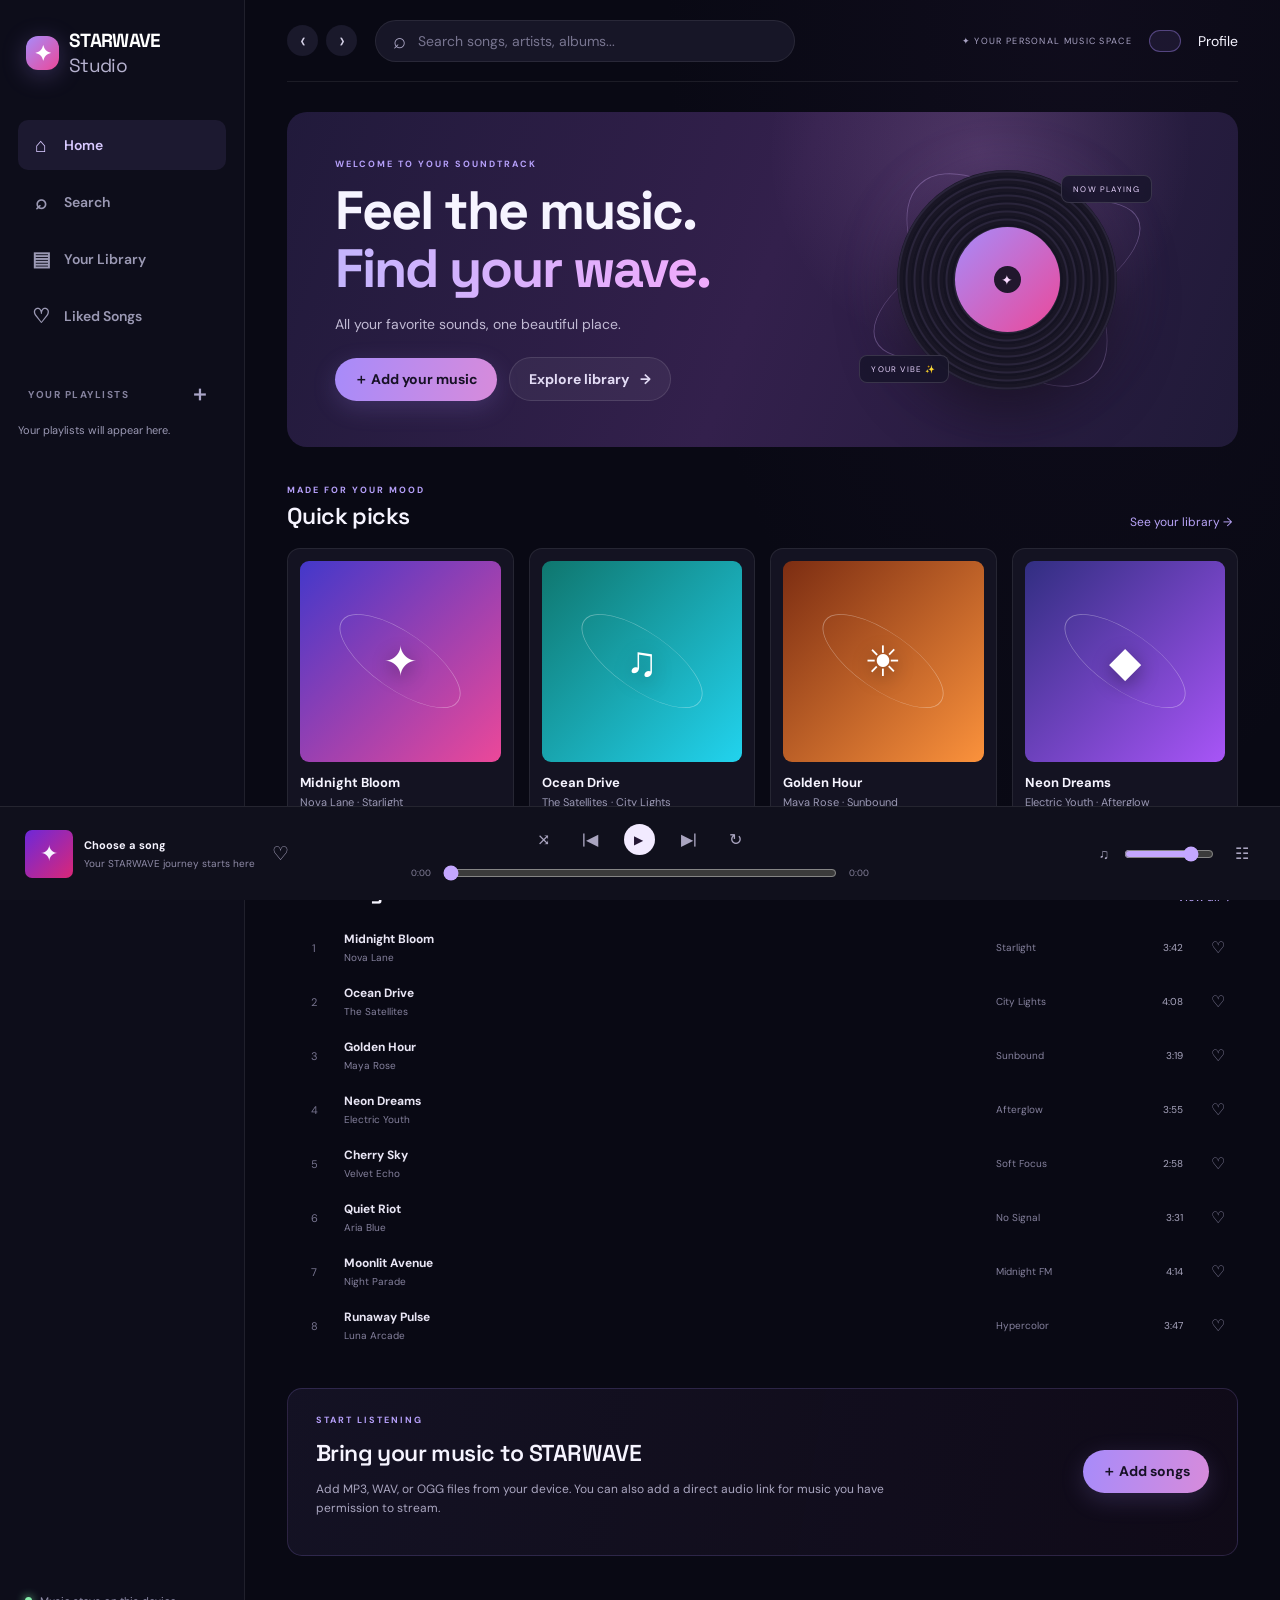
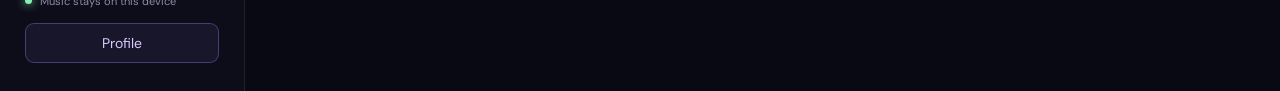
==== index.html @ f7f48f6b "update music" ====
<!doctype html>
<html lang="en">

<head>
    <meta charset="UTF-8" />
    <meta name="viewport" content="width=device-width, initial-scale=1.0" />
    <meta name="theme-color" content="#090914" />
    <meta name="description" content="STARWAVE Studio — your music, your world, your vibe." />
    <title>STARWAVE Studio</title>
    <link rel="manifest" href="./manifest.webmanifest" />
    <link rel="icon" href="./assets/icon.svg" type="image/svg+xml" />
    <link rel="stylesheet" href="./style.css" />
</head>

<body>
    <div class="app-shell">
        <aside class="sidebar">
            <a class="brand" href="#" aria-label="STARWAVE home">
                <span class="brand-mark">✦</span><span>STARWAVE<span class="brand-light"> Studio</span></span>
            </a>
            <nav class="main-nav" aria-label="Main navigation">
                <button class="nav-link active" data-view="home"><span>⌂</span> Home</button>
                <button class="nav-link" data-view="search"><span>⌕</span> Search</button>
                <button class="nav-link" data-view="library"><span>▤</span> Your Library</button>
                <button class="nav-link" data-view="favorites"><span>♡</span> Liked Songs</button>
            </nav>
            <div class="sidebar-section">
                <div class="section-heading">YOUR PLAYLISTS <button id="create-playlist" class="tiny-plus"
                        title="Create playlist">＋</button></div>
                <div id="playlist-nav" class="playlist-nav"><span class="muted small">Your playlists will appear
                        here.</span></div>
            </div>
            <div class="sidebar-bottom">
                <div class="storage-note"><span class="storage-dot"></span><span>Music stays on this device</span></div>
                <button id="install-sidebar" class="install-link">Profile</button>
            </div>
        </aside>

        <main class="main-content">
            <header class="topbar">
                <div class="history-buttons"><button class="round-btn" id="back-btn" aria-label="Back">‹</button><button
                        class="round-btn" id="forward-btn" aria-label="Forward">›</button></div>
                <label class="search-box"><span>⌕</span><input id="global-search" type="search"
                        placeholder="Search songs, artists, albums..." /></label>
                <div class="top-actions"><span class="premium-label">✦ YOUR PERSONAL MUSIC SPACE</span><button
                        id="install-top" class="install-btn"></button>Profile</div>
            </header>

            <section id="home-view" class="view active">
                <div class="hero">
                    <div class="hero-copy">
                        <p class="eyebrow">WELCOME TO YOUR SOUNDTRACK</p>
                        <h1>Feel the music.<br /><span>Find your wave.</span></h1>
                        <p class="hero-sub">All your favorite sounds, one beautiful place.</p>
                        <div class="hero-actions"><button class="primary-btn" id="hero-upload">＋ Add your
                                music</button><button class="ghost-btn" id="explore-library">Explore library
                                <span>→</span></button></div>
                    </div>
                    <div class="hero-art">
                        <div class="orbit orbit-one"></div>
                        <div class="orbit orbit-two"></div>
                        <div class="hero-disc">
                            <div class="disc-center">✦</div>
                        </div>
                        <div class="floating-tag tag-one">NOW PLAYING</div>
                        <div class="floating-tag tag-two">YOUR VIBE ✨</div>
                    </div>
                </div>
                <div class="content-section">
                    <div class="section-title-row">
                        <div>
                            <p class="eyebrow">MADE FOR YOUR MOOD</p>
                            <h2>Quick picks</h2>
                        </div><button class="text-btn" data-goto="library">See your library →</button>
                    </div>
                    <div id="quick-picks" class="music-grid">
                        <article class="music-card">
                            <div class="cover-art" style="background:linear-gradient(135deg,#4338ca,#ec4899)"><span
                                    class="cover-symbol">✦</span></div>
                            <h3>Midnight Bloom</h3>
                            <p>Nova Lane · Starlight</p>
                        </article>
                        <article class="music-card">
                            <div class="cover-art" style="background:linear-gradient(135deg,#0f766e,#22d3ee)"><span
                                    class="cover-symbol">♫</span></div>
                            <h3>Ocean Drive</h3>
                            <p>The Satellites · City Lights</p>
                        </article>
                        <article class="music-card">
                            <div class="cover-art" style="background:linear-gradient(135deg,#7c2d12,#fb923c)"><span
                                    class="cover-symbol">☀</span></div>
                            <h3>Golden Hour</h3>
                            <p>Maya Rose · Sunbound</p>
                        </article>
                        <article class="music-card">
                            <div class="cover-art" style="background:linear-gradient(135deg,#312e81,#a855f7)"><span
                                    class="cover-symbol">◆</span></div>
                            <h3>Neon Dreams</h3>
                            <p>Electric Youth · Afterglow</p>
                        </article>
                    </div>
                </div>
                <div class="content-section">
                    <div class="section-title-row">
                        <div>
                            <p class="eyebrow">YOUR COLLECTION</p>
                            <h2>Recently added</h2>
                        </div><button class="text-btn" data-goto="library">View all →</button>
                    </div>
                    <div id="recent-list" class="track-list">
                        <div class="track-row"><span class="track-index">1</span>
                            <div class="track-name"><strong>Midnight Bloom</strong><span>Nova Lane</span></div><span
                                class="track-album">Starlight</span><span class="track-duration">3:42</span>
                            <div class="row-actions"><button class="icon-btn"
                                    aria-label="Like Midnight Bloom">♡</button></div>
                        </div>
                        <div class="track-row"><span class="track-index">2</span>
                            <div class="track-name"><strong>Ocean Drive</strong><span>The Satellites</span></div><span
                                class="track-album">City Lights</span><span class="track-duration">4:08</span>
                            <div class="row-actions"><button class="icon-btn" aria-label="Like Ocean Drive">♡</button>
                            </div>
                        </div>
                        <div class="track-row"><span class="track-index">3</span>
                            <div class="track-name"><strong>Golden Hour</strong><span>Maya Rose</span></div><span
                                class="track-album">Sunbound</span><span class="track-duration">3:19</span>
                            <div class="row-actions"><button class="icon-btn" aria-label="Like Golden Hour">♡</button>
                            </div>
                        </div>
                        <div class="track-row"><span class="track-index">4</span>
                            <div class="track-name"><strong>Neon Dreams</strong><span>Electric Youth</span></div><span
                                class="track-album">Afterglow</span><span class="track-duration">3:55</span>
                            <div class="row-actions"><button class="icon-btn" aria-label="Like Neon Dreams">♡</button>
                            </div>
                        </div>
                        <div class="track-row"><span class="track-index">5</span>
                            <div class="track-name"><strong>Cherry Sky</strong><span>Velvet Echo</span></div><span
                                class="track-album">Soft Focus</span><span class="track-duration">2:58</span>
                            <div class="row-actions"><button class="icon-btn" aria-label="Like Cherry Sky">♡</button>
                            </div>
                        </div>
                        <div class="track-row"><span class="track-index">6</span>
                            <div class="track-name"><strong>Quiet Riot</strong><span>Aria Blue</span></div><span
                                class="track-album">No Signal</span><span class="track-duration">3:31</span>
                            <div class="row-actions"><button class="icon-btn" aria-label="Like Quiet Riot">♡</button>
                            </div>
                        </div>
                        <div class="track-row"><span class="track-index">7</span>
                            <div class="track-name"><strong>Moonlit Avenue</strong><span>Night Parade</span></div><span
                                class="track-album">Midnight FM</span><span class="track-duration">4:14</span>
                            <div class="row-actions"><button class="icon-btn"
                                    aria-label="Like Moonlit Avenue">♡</button></div>
                        </div>
                        <div class="track-row"><span class="track-index">8</span>
                            <div class="track-name"><strong>Runaway Pulse</strong><span>Luna Arcade</span></div><span
                                class="track-album">Hypercolor</span><span class="track-duration">3:47</span>
                            <div class="row-actions"><button class="icon-btn" aria-label="Like Runaway Pulse">♡</button>
                            </div>
                        </div>
                    </div>
                </div>
                <div class="content-section free-music">
                    <div>
                        <p class="eyebrow">START LISTENING</p>
                        <h2>Bring your music to STARWAVE</h2>
                        <p>Add MP3, WAV, or OGG files from your device. You can also add a direct audio link for music
                            you have permission to stream.</p>
                    </div>
                    <button class="primary-btn" id="add-music-bottom">＋ Add songs</button>
                </div>
            </section>

            <section id="search-view" class="view">
                <div class="page-heading">
                    <p class="eyebrow">DISCOVER YOUR COLLECTION</p>
                    <h1>Search</h1>
                    <p>Find a song, artist, or album in your library.</p>
                </div>
                <label class="large-search"><span>⌕</span><input id="page-search" type="search"
                        placeholder="What do you want to listen to?" /></label>
                <div id="search-results" class="track-list"></div>
            </section>

            <section id="library-view" class="view">
                <div class="page-heading">
                    <p class="eyebrow">ALL YOUR SOUNDS</p>
                    <h1>Your Library</h1>
                    <p>Your uploaded tracks and saved music, together.</p>
                </div>
                <div class="library-toolbar">
                    <div class="filter-pills"><button class="filter-pill selected" data-filter="all">All</button><button
                            class="filter-pill" data-filter="local">Uploaded</button><button class="filter-pill"
                            data-filter="remote">Audio links</button></div><button class="primary-btn"
                        id="library-upload">＋ Add music</button>
                </div>
                <div id="library-list" class="track-list"></div>
                <div id="empty-library" class="empty-state">
                    <div class="empty-icon">♫</div>
                    <h3>Your library is waiting</h3>
                    <p>Add MP3 files or a direct audio URL to get started.</p><button class="primary-btn"
                        id="empty-upload">＋ Add your first song</button>
                </div>
            </section>

            <section id="favorites-view" class="view">
                <div class="page-heading">
                    <p class="eyebrow">THE ONES YOU LOVE</p>
                    <h1>Liked Songs ♡</h1>
                    <p>Your favorite tracks in one playlist.</p>
                </div>
                <div id="favorites-list" class="track-list"></div>
                <div id="empty-favorites" class="empty-state">
                    <div class="empty-icon">♡</div>
                    <h3>No liked songs yet</h3>
                    <p>Tap the heart on any song to save it here.</p>
                </div>
            </section>

            <section id="playlist-view" class="view">
                <div class="page-heading">
                    <p class="eyebrow">YOUR PERSONAL MIX</p>
                    <h1 id="playlist-title">Playlist</h1>
                    <p id="playlist-description">A collection made by you.</p>
                </div>
                <div class="library-toolbar"><span class="muted" id="playlist-count"></span><button class="ghost-btn"
                        id="add-to-playlist">＋ Add songs</button></div>
                <div id="playlist-list" class="track-list"></div>
            </section>
        </main>
    </div>

    <footer class="player">
        <div class="now-playing">
            <div class="mini-cover" id="player-cover">✦</div>
            <div class="now-meta"><strong id="player-title">Choose a song</strong><span id="player-artist">Your STARWAVE
                    journey starts here</span></div><button id="player-like" class="heart-btn"
                title="Like song">♡</button>
        </div>
        <div class="player-center">
            <div class="player-controls"><button id="shuffle-btn" class="control-btn" title="Shuffle">⤨</button><button
                    id="prev-btn" class="control-btn" title="Previous">|◀</button><button id="play-btn" class="play-btn"
                    title="Play">▶</button><button id="next-btn" class="control-btn" title="Next">▶|</button><button
                    id="repeat-btn" class="control-btn" title="Repeat">↻</button></div>
            <div class="progress-row"><span id="current-time">0:00</span><input id="progress" type="range" min="0"
                    max="100" value="0" aria-label="Track progress" /><span id="duration">0:00</span></div>
        </div>
        <div class="player-extra"><span>♫</span><input id="volume" type="range" min="0" max="1" step="0.01" value="0.8"
                aria-label="Volume" /><button id="queue-btn" class="control-btn" title="Show queue">☷</button></div>
        <audio id="audio" preload="metadata"></audio>
    </footer>

    <div class="mobile-nav"><button data-view="home" class="active"><span>⌂</span>Home</button><button
            data-view="search"><span>⌕</span>Search</button><button
            data-view="library"><span>▤</span>Library</button><button data-view="favorites"><span>♡</span>Liked</button>
    </div>

    <input id="file-input" type="file" accept="audio/*,.mp3,.wav,.ogg,.m4a,.aac,.flac" multiple hidden />
    <dialog id="add-dialog" class="modal">
        <form method="dialog" id="add-form">
            <div class="modal-head">
                <div>
                    <p class="eyebrow">GROW YOUR COLLECTION</p>
                    <h2>Add music</h2>
                </div><button class="close-btn" value="cancel" aria-label="Close">×</button>
            </div>
            <p class="modal-copy">Upload audio files from your device, or add a direct audio URL that you own or have
                permission to use.</p><button type="button" id="choose-files" class="upload-drop"><span
                    class="upload-icon">⇧</span><strong>Choose audio files</strong><span>MP3, WAV, OGG, M4A and
                    more</span></button>
            <div class="or-divider"><span>OR ADD A LINK</span></div><label class="field-label">Song title<input
                    id="url-title" placeholder="e.g. My favorite song" /></label><label class="field-label">Artist<input
                    id="url-artist" placeholder="e.g. Artist name" /></label><label class="field-label">Direct audio
                URL<input id="url-audio" type="url" placeholder="https://example.com/song.mp3" /></label>
            <p class="form-error" id="add-error"></p><button type="button" id="add-url"
                class="primary-btn full-width">Add audio link</button>
        </form>
    </dialog>

    <dialog id="playlist-dialog" class="modal small-modal">
        <form method="dialog">
            <div class="modal-head">
                <div>
                    <p class="eyebrow">MAKE IT YOURS</p>
                    <h2>Create playlist</h2>
                </div><button class="close-btn" value="cancel">×</button>
            </div><label class="field-label">Playlist name<input id="new-playlist-name" maxlength="40"
                    placeholder="e.g. Late Night Vibes" /></label><button type="button" id="save-playlist"
                class="primary-btn full-width">Create playlist</button>
        </form>
    </dialog>
    <dialog id="queue-dialog" class="modal small-modal">
        <form method="dialog">
            <div class="modal-head">
                <div>
                    <p class="eyebrow">UP NEXT</p>
                    <h2>Playing queue</h2>
                </div><button class="close-btn" value="cancel">×</button>
            </div>
            <div id="queue-list" class="track-list"></div>
        </form>
    </dialog>
    <div id="toast" class="toast" role="status"></div>
    <script src="./app.js"></script>
</body>

</html>
---- style.css ----
@import url('https://fonts.googleapis.com/css2?family=DM+Sans:wght@400;500;600;700&family=Space+Grotesk:wght@400;500;600;700&display=swap');

:root {
    --bg: #090914;
    --panel: #111120;
    --panel2: #17172a;
    --line: rgba(255, 255, 255, .08);
    --text: #f6f4ff;
    --muted: #9b99b4;
    --purple: #a78bfa;
    --pink: #f0abfc;
    --cyan: #7dd3fc;
    --green: #86efac
}

* {
    box-sizing: border-box
}

body {
    margin: 0;
    background: var(--bg);
    color: var(--text);
    font-family: 'DM Sans', sans-serif;
    font-size: 14px
}

button,
input {
    font: inherit
}

button {
    cursor: pointer;
    color: inherit
}

.app-shell {
    min-height: calc(100vh - 94px);
    display: grid;
    grid-template-columns: 245px minmax(0, 1fr)
}

.sidebar {
    background: #0d0d1a;
    border-right: 1px solid var(--line);
    padding: 28px 18px;
    display: flex;
    flex-direction: column;
    min-height: calc(100vh - 94px)
}

.brand {
    display: flex;
    align-items: center;
    gap: 10px;
    color: white;
    text-decoration: none;
    font: 700 19px 'Space Grotesk';
    letter-spacing: -.7px;
    padding: 0 8px 42px
}

.brand-mark {
    display: grid;
    place-items: center;
    width: 34px;
    height: 34px;
    border-radius: 12px;
    background: linear-gradient(135deg, #a78bfa, #ec4899);
    font-size: 21px;
    box-shadow: 0 5px 24px #a78bfa44
}

.brand-light {
    font-weight: 400;
    color: #b6b2cf
}

.main-nav {
    display: grid;
    gap: 7px
}

.nav-link {
    background: transparent;
    border: 0;
    text-align: left;
    color: var(--muted);
    padding: 12px 13px;
    border-radius: 10px;
    font-weight: 600;
    display: flex;
    gap: 13px;
    align-items: center
}

.nav-link span {
    font-size: 20px;
    width: 20px;
    text-align: center
}

.nav-link:hover,
.nav-link.active {
    background: #a78bfa18;
    color: #d8c9ff
}

.sidebar-section {
    margin-top: 38px
}

.section-heading {
    font-size: 10px;
    letter-spacing: 1.5px;
    color: #85829e;
    font-weight: 700;
    display: flex;
    align-items: center;
    justify-content: space-between;
    padding: 0 10px 14px
}

.tiny-plus {
    border: 0;
    background: transparent;
    color: #aaa5c8;
    font-size: 21px
}

.playlist-nav {
    display: grid;
    gap: 4px
}

.playlist-item {
    background: none;
    border: 0;
    color: #aaa7bf;
    text-align: left;
    padding: 9px 10px;
    border-radius: 8px;
    overflow: hidden;
    text-overflow: ellipsis;
    white-space: nowrap
}

.playlist-item:hover {
    background: #ffffff0c;
    color: white
}

.sidebar-bottom {
    margin-top: auto;
    display: grid;
    gap: 15px;
    padding: 20px 7px 0
}

.storage-note {
    font-size: 11px;
    color: #8e8ba7;
    display: flex;
    gap: 8px;
    align-items: center
}

.storage-dot {
    width: 7px;
    height: 7px;
    background: var(--green);
    border-radius: 50%;
    box-shadow: 0 0 10px #86efac
}

.install-link {
    border: 1px solid #a78bfa55;
    background: #a78bfa12;
    color: #d8c9ff;
    border-radius: 9px;
    padding: 10px
}

.main-content {
    padding: 0 42px 135px;
    min-width: 0;
    overflow: hidden;
    background: radial-gradient(ellipse at 80% 0%, #35204b25, transparent 35%)
}

.topbar {
    height: 82px;
    display: flex;
    align-items: center;
    gap: 18px;
    border-bottom: 1px solid var(--line);
    margin-bottom: 30px
}

.history-buttons {
    display: flex;
    gap: 8px
}

.round-btn {
    border: 0;
    background: #1a192b;
    color: #d4d0e6;
    width: 31px;
    height: 31px;
    border-radius: 50%;
    font-size: 22px;
    line-height: 20px
}

.search-box,
.large-search {
    display: flex;
    align-items: center;
    gap: 10px;
    background: #171627;
    border: 1px solid var(--line);
    border-radius: 30px;
    padding: 0 17px;
    color: #aaa5c3
}

.search-box {
    width: min(420px, 40vw);
    height: 42px
}

.search-box span,
.large-search span {
    font-size: 22px
}

.search-box input,
.large-search input {
    width: 100%;
    background: none;
    border: 0;
    outline: 0;
    color: white
}

.search-box input::placeholder,
.large-search input::placeholder {
    color: #77748f
}

.top-actions {
    margin-left: auto;
    display: flex;
    align-items: center;
    gap: 17px
}

.premium-label {
    font-size: 9px;
    letter-spacing: 1.3px;
    color: #a9a3c4
}

.install-btn {
    border: 1px solid #a78bfa66;
    background: #a78bfa18;
    color: #d9caff;
    padding: 10px 15px;
    border-radius: 25px;
    font-weight: 700
}

.view {
    display: none
}

.view.active {
    display: block
}

.hero {
    min-height: 335px;
    border-radius: 20px;
    overflow: hidden;
    position: relative;
    padding: 43px 48px;
    background: linear-gradient(110deg, #211a3b 0%, #33204c 50%, #201a38 100%);
    display: flex;
    align-items: center
}

.hero:after {
    content: "";
    position: absolute;
    width: 440px;
    height: 440px;
    border-radius: 50%;
    right: 4%;
    top: -180px;
    background: radial-gradient(circle, #f0abfc2b, transparent 68%)
}

.hero-copy {
    position: relative;
    z-index: 2
}

.eyebrow {
    color: #b6a0fa;
    font-size: 9px;
    letter-spacing: 2px;
    font-weight: 700;
    margin: 0 0 12px
}

.hero h1,
.page-heading h1 {
    font: 700 clamp(34px, 4.3vw, 54px)/1.08 'Space Grotesk';
    letter-spacing: -2px;
    margin: 0
}

.hero h1 span {
    background: linear-gradient(90deg, #c4b5fd, #f0abfc);
    color: transparent;
    background-clip: text
}

.hero-sub {
    color: #c1bad4;
    margin: 17px 0 24px
}

.hero-actions {
    display: flex;
    gap: 12px;
    align-items: center
}

.primary-btn,
.ghost-btn {
    border: 0;
    border-radius: 25px;
    padding: 12px 19px;
    font-weight: 700
}

.primary-btn {
    background: linear-gradient(100deg, #a78bfa, #d78bdb);
    color: #171126;
    box-shadow: 0 7px 24px #a78bfa30
}

.primary-btn:hover {
    filter: brightness(1.1);
    transform: translateY(-1px)
}

.ghost-btn {
    background: #ffffff0d;
    border: 1px solid #ffffff1c;
    color: #e3dcf5
}

.ghost-btn span {
    margin-left: 8px
}

.hero-art {
    position: absolute;
    right: 9%;
    top: 50%;
    transform: translateY(-50%);
    width: 290px;
    height: 290px;
    z-index: 1
}

.hero-disc {
    position: absolute;
    width: 220px;
    height: 220px;
    border-radius: 50%;
    left: 35px;
    top: 35px;
    background: repeating-radial-gradient(circle, #191625 0 3px, #29243a 4px 5px, #151322 6px 8px);
    box-shadow: 0 20px 55px #0009, 0 0 55px #c084fc35;
    display: grid;
    place-items: center;
    animation: spin 18s linear infinite
}

.hero-disc:before {
    content: "";
    position: absolute;
    width: 105px;
    height: 105px;
    border-radius: 50%;
    background: linear-gradient(135deg, #a78bfa, #ec4899)
}

.disc-center {
    z-index: 1;
    width: 27px;
    height: 27px;
    background: #21172d;
    border-radius: 50%;
    display: grid;
    place-items: center;
    color: #f8d9ff
}

@keyframes spin {
    to {
        transform: rotate(360deg)
    }
}

.orbit {
    position: absolute;
    border: 1px solid #d8b4fe55;
    border-radius: 50%;
    inset: 0;
    transform: rotate(-25deg) scaleY(.38)
}

.orbit-two {
    transform: rotate(48deg) scaleY(.52);
    inset: 15px
}

.floating-tag {
    position: absolute;
    background: #17152acc;
    border: 1px solid #ffffff22;
    padding: 8px 11px;
    border-radius: 8px;
    font-size: 8px;
    letter-spacing: 1.2px;
    color: #e9d5ff;
    backdrop-filter: blur(8px)
}

.tag-one {
    right: 0;
    top: 40px
}

.tag-two {
    left: -3px;
    bottom: 42px
}

.content-section {
    margin-top: 37px
}

.section-title-row {
    display: flex;
    align-items: end;
    justify-content: space-between;
    margin-bottom: 17px
}

.section-title-row .eyebrow {
    margin-bottom: 5px
}

.section-title-row h2,
.free-music h2 {
    font: 600 23px 'Space Grotesk';
    margin: 0;
    letter-spacing: -.6px
}

.text-btn {
    background: none;
    border: 0;
    color: #b9a4f8;
    font-size: 12px
}

.music-grid {
    display: grid;
    grid-template-columns: repeat(4, minmax(0, 1fr));
    gap: 15px
}

.music-card {
    padding: 12px;
    background: #141322;
    border: 1px solid var(--line);
    border-radius: 13px;
    min-width: 0;
    cursor: pointer;
    transition: .2s
}

.music-card:hover {
    background: #1d1a30;
    transform: translateY(-3px)
}

.cover-art {
    aspect-ratio: 1;
    border-radius: 9px;
    display: grid;
    place-items: center;
    font-size: 42px;
    color: #fff;
    text-shadow: 0 5px 20px #0006;
    position: relative;
    overflow: hidden;
    background: linear-gradient(135deg, #4c1d95, #be185d)
}

.cover-art:after {
    content: "";
    position: absolute;
    width: 70%;
    height: 70%;
    border: 1px solid #ffffff55;
    border-radius: 50%;
    transform: rotate(35deg) scaleY(.4)
}

.cover-art .cover-symbol {
    z-index: 1
}

.music-card h3 {
    font-size: 13px;
    margin: 12px 0 4px;
    white-space: nowrap;
    overflow: hidden;
    text-overflow: ellipsis
}

.music-card p {
    font-size: 11px;
    color: var(--muted);
    margin: 0;
    white-space: nowrap;
    overflow: hidden;
    text-overflow: ellipsis
}

.track-list {
    display: grid;
    gap: 4px
}

.track-row {
    display: grid;
    grid-template-columns: 34px minmax(0, 1fr) minmax(70px, 130px) 44px 32px;
    gap: 13px;
    align-items: center;
    padding: 8px 10px;
    border-radius: 9px;
    color: #aaa7bf
}

.track-row:hover {
    background: #ffffff0a
}

.track-index {
    font-size: 11px;
    text-align: center;
    color: #77748f
}

.track-thumb {
    width: 34px;
    height: 34px;
    border-radius: 6px;
    display: grid;
    place-items: center;
    color: white;
    font-size: 16px;
    background: linear-gradient(135deg, #6d28d9, #db2777)
}

.track-name {
    min-width: 0
}

.track-name strong {
    display: block;
    color: #e9e6f5;
    font-size: 12px;
    white-space: nowrap;
    overflow: hidden;
    text-overflow: ellipsis
}

.track-name span,
.track-album {
    font-size: 10px;
    color: #85819d;
    white-space: nowrap;
    overflow: hidden;
    text-overflow: ellipsis
}

.track-duration {
    font-size: 10px;
    text-align: right
}

.row-actions {
    display: flex;
    gap: 8px;
    justify-content: end
}

.icon-btn {
    border: 0;
    background: none;
    color: #8d89a6;
    font-size: 16px;
    padding: 3px
}

.icon-btn:hover,
.icon-btn.liked {
    color: #f0abfc
}

.free-music {
    padding: 25px 28px;
    border: 1px solid #a78bfa30;
    border-radius: 15px;
    background: linear-gradient(100deg, #a78bfa12, #ec489908);
    display: flex;
    align-items: center;
    justify-content: space-between;
    gap: 20px
}

.free-music p:not(.eyebrow) {
    color: #aaa6c0;
    max-width: 590px;
    line-height: 1.6;
    font-size: 12px
}

.page-heading {
    padding: 24px 0 26px
}

.page-heading h1 {
    font-size: 40px
}

.page-heading>p:last-child {
    color: var(--muted);
    margin-top: 12px
}

.large-search {
    height: 54px;
    border-radius: 13px;
    max-width: 650px;
    margin-bottom: 25px
}

.library-toolbar {
    display: flex;
    align-items: center;
    justify-content: space-between;
    margin: 0 0 20px
}

.filter-pills {
    display: flex;
    gap: 7px
}

.filter-pill {
    border: 1px solid var(--line);
    background: #141322;
    color: #aaa6bf;
    border-radius: 20px;
    padding: 8px 14px;
    font-size: 11px
}

.filter-pill.selected {
    background: #a78bfa;
    color: #1b1330;
    border-color: #a78bfa;
    font-weight: 700
}

.empty-state {
    display: none;
    text-align: center;
    padding: 70px 20px;
    color: var(--muted)
}

.empty-state.show {
    display: block
}

.empty-icon {
    font-size: 44px;
    color: #bba3ff
}

.empty-state h3 {
    color: #f3efff;
    font: 600 20px 'Space Grotesk';
    margin: 12px 0 5px
}

.empty-state p {
    font-size: 12px;
    margin-bottom: 20px
}

.modal {
    background: #171526;
    color: var(--text);
    border: 1px solid #ffffff20;
    border-radius: 18px;
    padding: 25px;
    width: min(460px, calc(100vw - 30px));
    box-shadow: 0 25px 100px #000b
}

.modal::backdrop {
    background: #05040cbb;
    backdrop-filter: blur(5px)
}

.small-modal {
    width: min(400px, calc(100vw - 30px))
}

.modal-head {
    display: flex;
    align-items: start;
    justify-content: space-between
}

.modal-head h2 {
    font: 600 24px 'Space Grotesk';
    margin: 0
}

.close-btn {
    background: none;
    border: 0;
    color: #aaa5c0;
    font-size: 25px
}

.modal-copy {
    color: #aaa6bf;
    font-size: 12px;
    line-height: 1.6
}

.upload-drop {
    width: 100%;
    border: 1px dashed #a78bfa77;
    background: #a78bfa0c;
    border-radius: 13px;
    padding: 22px;
    display: grid;
    justify-items: center;
    gap: 7px;
    color: #ded3ff
}

.upload-icon {
    font-size: 27px
}

.upload-drop span:last-child {
    font-size: 10px;
    color: #9690ae
}

.or-divider {
    text-align: center;
    color: #77728f;
    font-size: 9px;
    letter-spacing: 1px;
    margin: 18px 0
}

.field-label {
    display: grid;
    gap: 7px;
    color: #c4bfd5;
    font-size: 11px;
    margin: 13px 0
}

.field-label input {
    background: #0f0e1a;
    border: 1px solid #ffffff18;
    border-radius: 8px;
    padding: 11px;
    color: white;
    outline: none
}

.field-label input:focus {
    border-color: #a78bfa
}

.full-width {
    width: 100%;
    margin-top: 10px
}

.form-error {
    color: #fda4af;
    font-size: 11px;
    min-height: 12px
}

.toast {
    position: fixed;
    bottom: 112px;
    left: 50%;
    transform: translate(-50%, 20px);
    opacity: 0;
    pointer-events: none;
    background: #e9ddff;
    color: #211432;
    border-radius: 25px;
    padding: 11px 18px;
    font-size: 12px;
    font-weight: 700;
    transition: .25s;
    z-index: 10
}

.toast.show {
    opacity: 1;
    transform: translate(-50%, 0)
}

.player {
    height: 94px;
    position: fixed;
    bottom: 0;
    left: 0;
    right: 0;
    background: #10101c;
    border-top: 1px solid #ffffff16;
    display: grid;
    grid-template-columns: 1fr 1.25fr 1fr;
    align-items: center;
    padding: 0 25px;
    gap: 20px;
    z-index: 5
}

.now-playing {
    display: flex;
    align-items: center;
    gap: 11px;
    min-width: 0
}

.mini-cover {
    width: 48px;
    height: 48px;
    border-radius: 7px;
    display: grid;
    place-items: center;
    font-size: 22px;
    background: linear-gradient(135deg, #6d28d9, #db2777)
}

.now-meta {
    min-width: 0;
    display: grid;
    gap: 5px
}

.now-meta strong {
    font-size: 11px;
    white-space: nowrap;
    overflow: hidden;
    text-overflow: ellipsis
}

.now-meta span {
    font-size: 10px;
    color: #8f8ba7;
    white-space: nowrap;
    overflow: hidden;
    text-overflow: ellipsis
}

.heart-btn {
    background: none;
    border: 0;
    color: #aaa5c0;
    font-size: 19px
}

.heart-btn.liked {
    color: #f0abfc
}

.player-center {
    max-width: 500px;
    width: 100%;
    justify-self: center
}

.player-controls {
    display: flex;
    align-items: center;
    justify-content: center;
    gap: 20px;
    margin-bottom: 8px
}

.control-btn {
    border: 0;
    background: none;
    color: #aaa5c0;
    font-size: 16px
}

.control-btn.active {
    color: #c4b5fd
}

.play-btn {
    border: 0;
    background: #f2eaff;
    color: #241634;
    border-radius: 50%;
    width: 31px;
    height: 31px;
    font-size: 12px;
    padding-left: 3px
}

.progress-row {
    display: flex;
    align-items: center;
    gap: 10px;
    color: #85819a;
    font-size: 9px
}

.progress-row input,
.player-extra input {
    accent-color: #c4a7ff;
    min-width: 0
}

.progress-row input {
    width: 100%
}

.player-extra {
    display: flex;
    justify-content: end;
    align-items: center;
    gap: 13px;
    color: #aaa5c0
}

.player-extra input {
    width: 90px
}

.mobile-nav {
    display: none
}

.muted {
    color: var(--muted)
}

.small {
    font-size: 11px
}

@media(max-width:1050px) {
    .main-content {
        padding-left: 27px;
        padding-right: 27px
    }

    .hero-art {
        right: 3%;
        opacity: .8
    }

    .premium-label {
        display: none
    }

    .music-grid {
        grid-template-columns: repeat(3, minmax(0, 1fr))
    }
}

@media(max-width:760px) {
    .app-shell {
        display: block;
        min-height: calc(100vh - 145px)
    }

    .sidebar {
        display: none
    }

    .main-content {
        padding: 0 17px 190px
    }

    .topbar {
        height: 66px;
        margin-bottom: 18px
    }

    .history-buttons {
        display: none
    }

    .search-box {
        width: 100%
    }

    .top-actions {
        display: none
    }

    .hero {
        min-height: 330px;
        padding: 28px 23px;
        align-items: start
    }

    .hero h1 {
        font-size: 39px
    }

    .hero-art {
        right: -35px;
        top: auto;
        bottom: -80px;
        transform: scale(.7);
        opacity: .55
    }

    .hero-copy {
        z-index: 2
    }

    .hero-sub {
        max-width: 250px;
        font-size: 12px
    }

    .hero-actions {
        flex-wrap: wrap
    }

    .content-section {
        margin-top: 29px
    }

    .music-grid {
        grid-template-columns: repeat(2, minmax(0, 1fr));
        gap: 10px
    }

    .music-card {
        padding: 9px
    }

    .section-title-row h2 {
        font-size: 20px
    }

    .free-music {
        align-items: start;
        flex-direction: column
    }

    .page-heading h1 {
        font-size: 34px
    }

    .track-row {
        grid-template-columns: 25px 32px minmax(0, 1fr) 35px 27px;
        gap: 8px
    }

    .track-album {
        display: none
    }

    .track-duration {
        font-size: 9px
    }

    .player {
        height: 82px;
        bottom: 58px;
        padding: 0 12px;
        grid-template-columns: 1fr auto;
        gap: 8px
    }

    .mini-cover {
        width: 39px;
        height: 39px
    }

    .now-meta strong {
        max-width: 125px;
        font-size: 10px
    }

    .now-meta span {
        max-width: 125px;
        font-size: 9px
    }

    .player-center {
        grid-column: 2;
        grid-row: 1;
        width: auto
    }

    .player-controls {
        gap: 11px;
        margin: 0
    }

    .player-controls #shuffle-btn,
    .player-controls #prev-btn,
    .player-controls #repeat-btn {
        display: none
    }

    .progress-row {
        display: none
    }

    .player-extra {
        display: none
    }

    .play-btn {
        width: 37px;
        height: 37px
    }

    .mobile-nav {
        position: fixed;
        bottom: 0;
        left: 0;
        right: 0;
        height: 59px;
        background: #0d0d18;
        border-top: 1px solid var(--line);
        display: flex;
        justify-content: space-around;
        z-index: 6;
        padding-bottom: env(safe-area-inset-bottom)
    }

    .mobile-nav button {
        border: 0;
        background: none;
        color: #89859f;
        font-size: 9px;
        display: grid;
        justify-items: center;
        align-content: center;
        gap: 3px;
        min-width: 55px
    }

    .mobile-nav button span {
        font-size: 19px
    }

    .mobile-nav button.active {
        color: #c4b5fd
    }

    .toast {
        bottom: 155px
    }
}
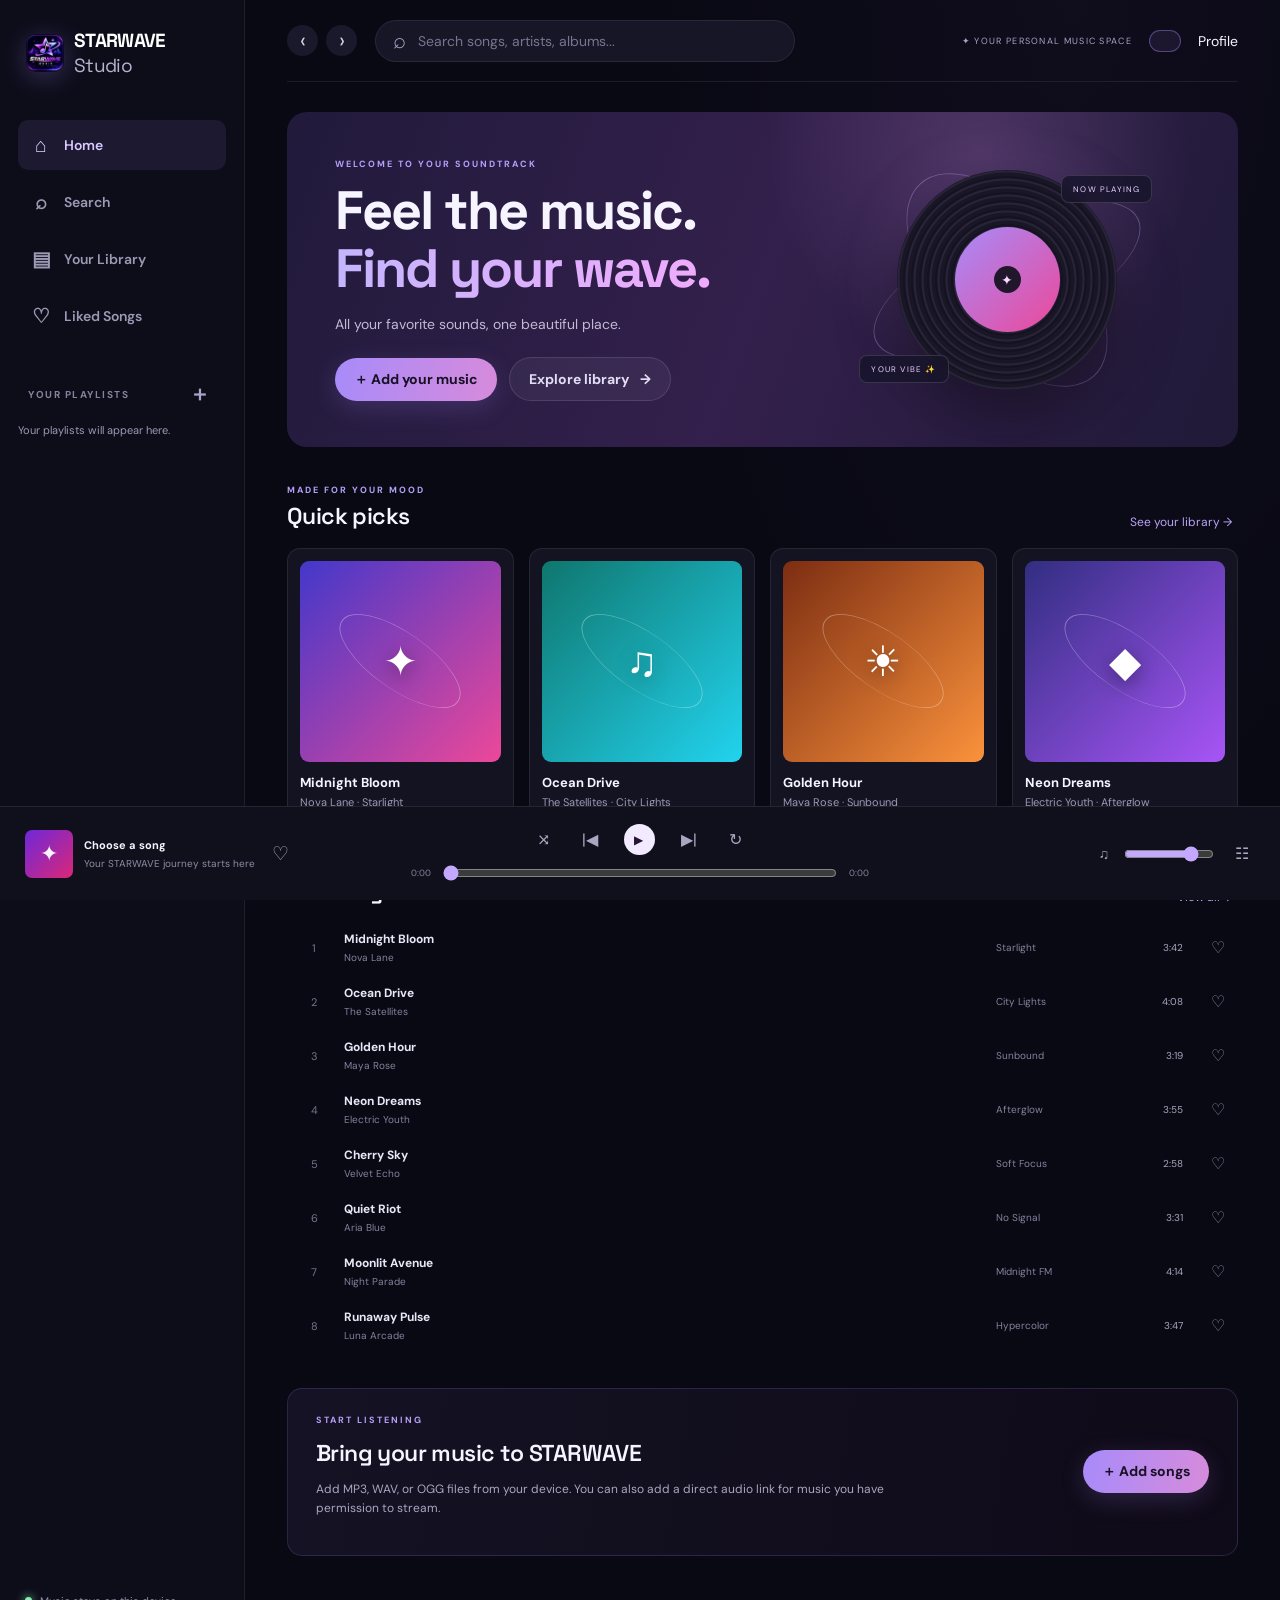
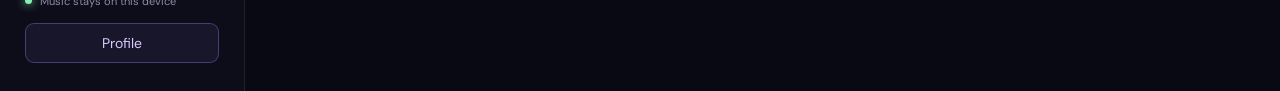
==== commit 187cca58: "upgrade app" ====
--- a/index.html
+++ b/index.html
@@ -8,15 +8,16 @@
     <meta name="description" content="STARWAVE Studio — your music, your world, your vibe." />
     <title>STARWAVE Studio</title>
     <link rel="manifest" href="./manifest.webmanifest" />
-    <link rel="icon" href="./assets/icon.svg" type="image/svg+xml" />
     <link rel="stylesheet" href="./style.css" />
+    <meta name="google-site-verification" content="NUs0z4lpse6aPye6g0k1r5J7X8Z2n3x4y5z6a7b8c9d" />
+    <link rel="icon" href="./assets/image.png" type="./image/png" />
 </head>
 
 <body>
     <div class="app-shell">
         <aside class="sidebar">
             <a class="brand" href="#" aria-label="STARWAVE home">
-                <span class="brand-mark">✦</span><span>STARWAVE<span class="brand-light"> Studio</span></span>
+                <img src="./assets/image.png" alt="" /><span>STARWAVE<span class="brand-light"> Studio</span></span>
             </a>
             <nav class="main-nav" aria-label="Main navigation">
                 <button class="nav-link active" data-view="home"><span>⌂</span> Home</button>
--- a/style.css
+++ b/style.css
@@ -61,14 +61,12 @@
     padding: 0 8px 42px
 }
 
-.brand-mark {
-    display: grid;
-    place-items: center;
-    width: 34px;
-    height: 34px;
-    border-radius: 12px;
-    background: linear-gradient(135deg, #a78bfa, #ec4899);
-    font-size: 21px;
+.brand img {
+    width: 38px;
+    height: 38px;
+    object-fit: cover;
+    border-radius: 10px;
+    flex-shrink: 0;
     box-shadow: 0 5px 24px #a78bfa44
 }
 
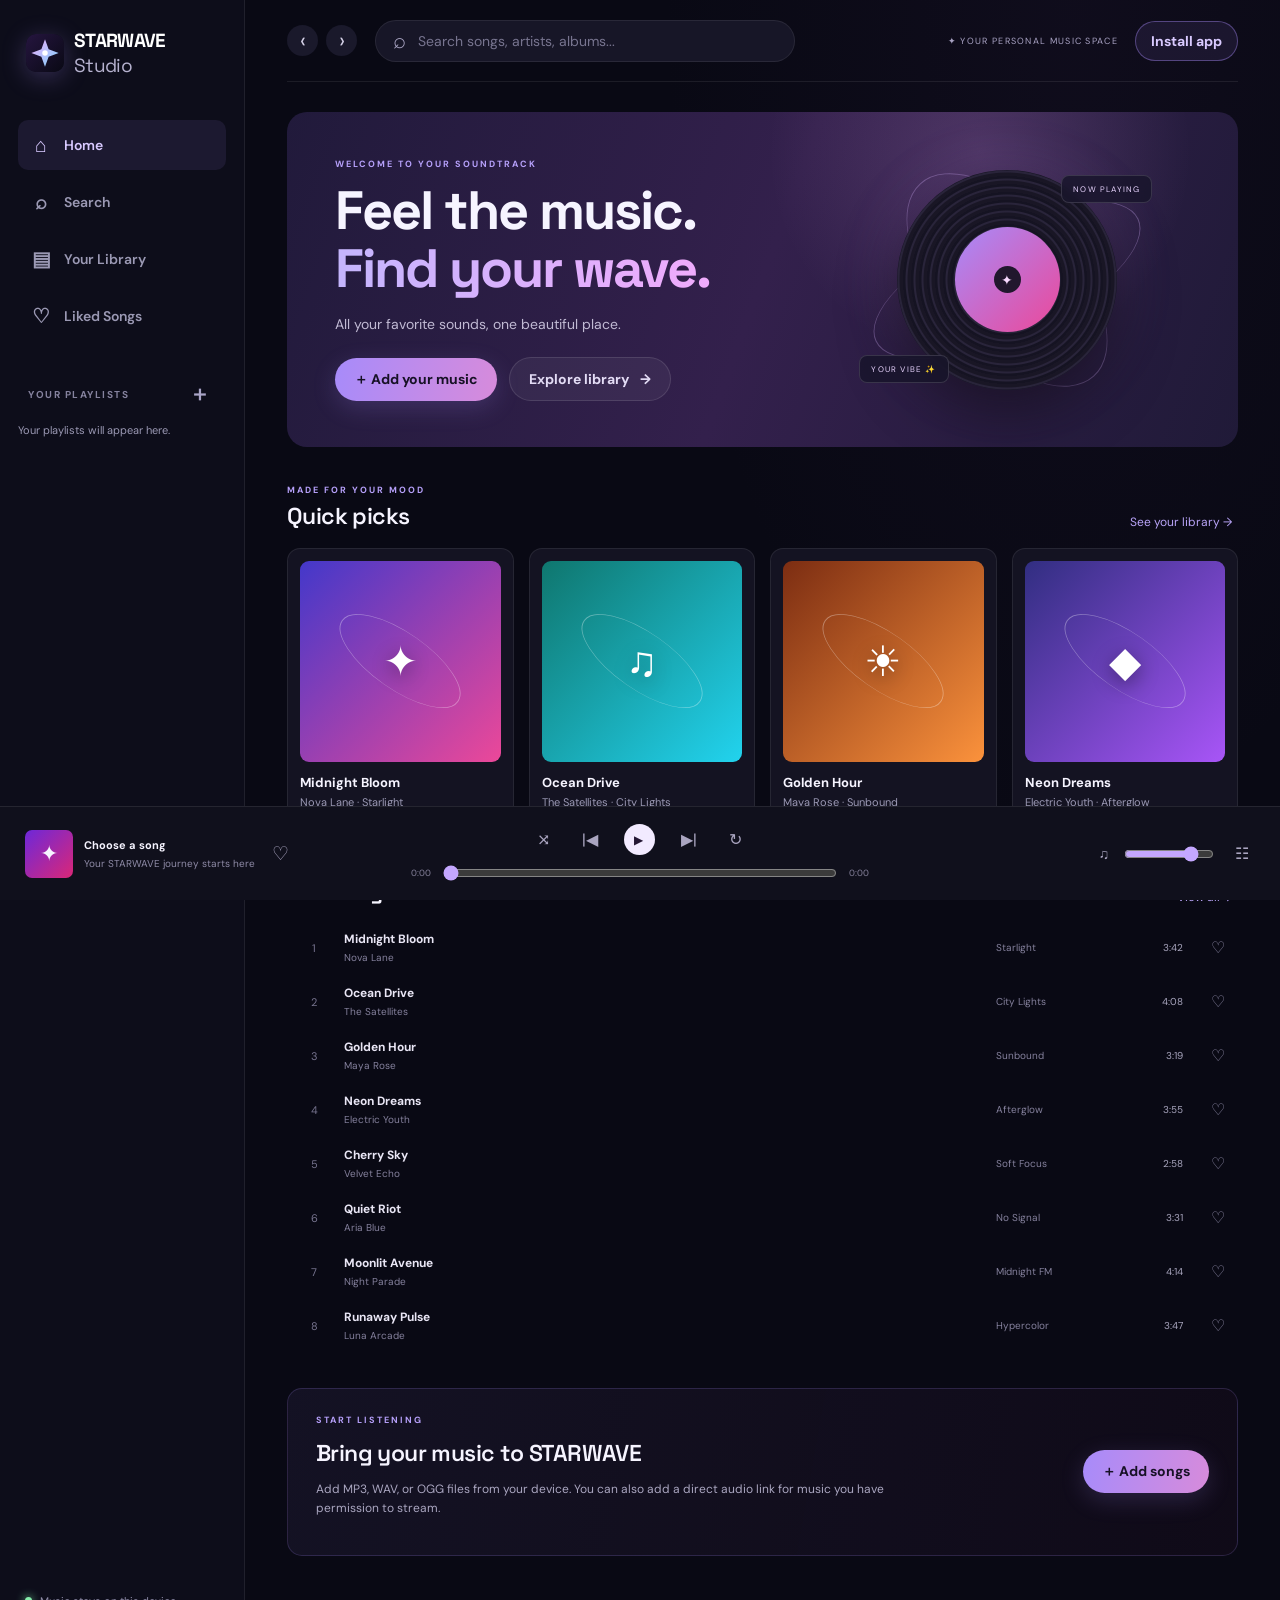
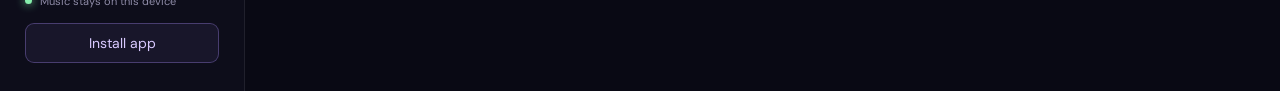
==== commit c619e9f5: "update more data" ====
--- a/index.html
+++ b/index.html
@@ -9,15 +9,16 @@
     <title>STARWAVE Studio</title>
     <link rel="manifest" href="./manifest.webmanifest" />
     <link rel="stylesheet" href="./style.css" />
+    <link rel="apple-touch-icon" href="./assets/app-icon-192.png" />
     <meta name="google-site-verification" content="NUs0z4lpse6aPye6g0k1r5J7X8Z2n3x4y5z6a7b8c9d" />
-    <link rel="icon" href="./assets/image.png" type="./image/png" />
+    <link rel="icon" type="image/svg+xml" href="./assets/app-icon.svg" />
 </head>
 
 <body>
     <div class="app-shell">
         <aside class="sidebar">
             <a class="brand" href="#" aria-label="STARWAVE home">
-                <img src="./assets/image.png" alt="" /><span>STARWAVE<span class="brand-light"> Studio</span></span>
+                <img src="./assets/app-icon.svg" alt="" /><span>STARWAVE<span class="brand-light"> Studio</span></span>
             </a>
             <nav class="main-nav" aria-label="Main navigation">
                 <button class="nav-link active" data-view="home"><span>⌂</span> Home</button>
@@ -33,7 +34,7 @@
             </div>
             <div class="sidebar-bottom">
                 <div class="storage-note"><span class="storage-dot"></span><span>Music stays on this device</span></div>
-                <button id="install-sidebar" class="install-link">Profile</button>
+                <button id="install-sidebar" class="install-link">Install app</button>
             </div>
         </aside>
 
@@ -44,7 +45,7 @@
                 <label class="search-box"><span>⌕</span><input id="global-search" type="search"
                         placeholder="Search songs, artists, albums..." /></label>
                 <div class="top-actions"><span class="premium-label">✦ YOUR PERSONAL MUSIC SPACE</span><button
-                        id="install-top" class="install-btn"></button>Profile</div>
+                        id="install-top" class="install-btn">Install app</button></div>
             </header>
 
             <section id="home-view" class="view active">
@@ -252,6 +253,7 @@
     <div class="mobile-nav"><button data-view="home" class="active"><span>⌂</span>Home</button><button
             data-view="search"><span>⌕</span>Search</button><button
             data-view="library"><span>▤</span>Library</button><button data-view="favorites"><span>♡</span>Liked</button>
+        <button id="install-mobile" type="button" aria-label="Install STARWAVE app"><span>⇩</span>Install</button>
     </div>
 
     <input id="file-input" type="file" accept="audio/*,.mp3,.wav,.ogg,.m4a,.aac,.flac" multiple hidden />
@@ -288,6 +290,18 @@
                 class="primary-btn full-width">Create playlist</button>
         </form>
     </dialog>
+    <dialog id="install-dialog" class="modal small-modal">
+        <form method="dialog">
+            <div class="modal-head">
+                <div>
+                    <p class="eyebrow">STARWAVE ON YOUR DEVICE</p>
+                    <h2>Install STARWAVE</h2>
+                </div><button class="close-btn" value="cancel" aria-label="Close">×</button>
+            </div>
+            <p class="modal-copy" id="install-instructions"></p>
+            <button type="button" id="install-dismiss" class="primary-btn full-width">Got it</button>
+        </form>
+    </dialog>
     <dialog id="queue-dialog" class="modal small-modal">
         <form method="dialog">
             <div class="modal-head">
--- a/style.css
+++ b/style.css
@@ -1186,7 +1186,8 @@
         justify-items: center;
         align-content: center;
         gap: 3px;
-        min-width: 55px
+        min-width: 0;
+        flex: 1
     }
 
     .mobile-nav button span {
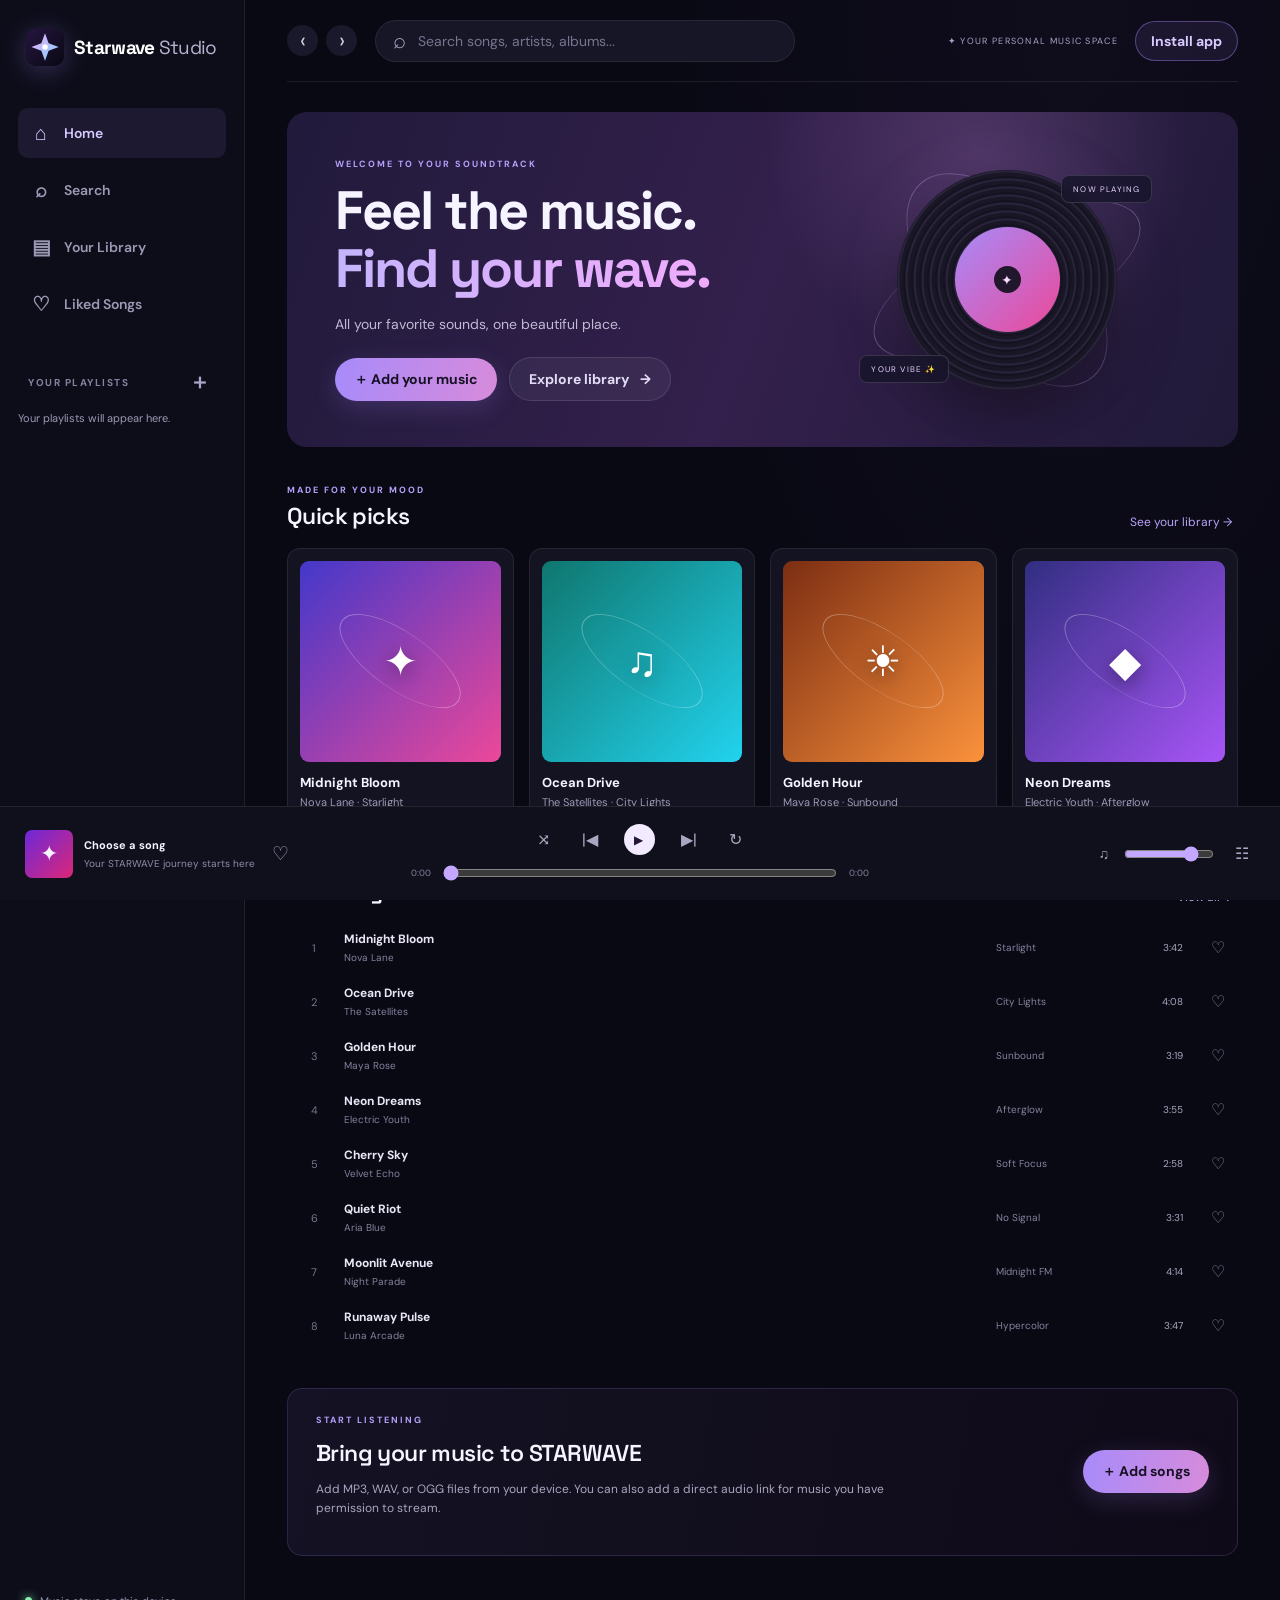
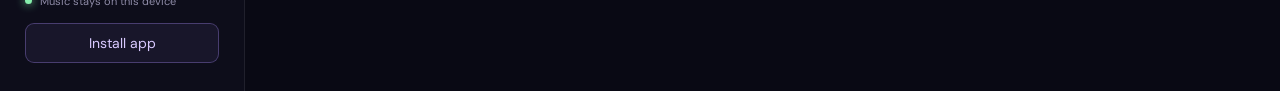
==== commit 36a5b19e: "add more feacture" ====
--- a/index.html
+++ b/index.html
@@ -5,20 +5,19 @@
     <meta charset="UTF-8" />
     <meta name="viewport" content="width=device-width, initial-scale=1.0" />
     <meta name="theme-color" content="#090914" />
-    <meta name="description" content="STARWAVE Studio — your music, your world, your vibe." />
-    <title>STARWAVE Studio</title>
+    <meta name="description" content="Starwave Studio — your music, your world, your vibe." />
+    <title>Starwave Studio</title>
     <link rel="manifest" href="./manifest.webmanifest" />
     <link rel="stylesheet" href="./style.css" />
     <link rel="apple-touch-icon" href="./assets/app-icon-192.png" />
-    <meta name="google-site-verification" content="NUs0z4lpse6aPye6g0k1r5J7X8Z2n3x4y5z6a7b8c9d" />
     <link rel="icon" type="image/svg+xml" href="./assets/app-icon.svg" />
+    <meta name="google-site-verification" content="NUs0z4lpse6aPyemOvIoXD45K1vRh1wW2Qp7z5XdLX0" />
 </head>
-
 <body>
     <div class="app-shell">
         <aside class="sidebar">
-            <a class="brand" href="#" aria-label="STARWAVE home">
-                <img src="./assets/app-icon.svg" alt="" /><span>STARWAVE<span class="brand-light"> Studio</span></span>
+            <a class="brand" href="#" aria-label="Starwave home">
+                <img src="./assets/app-icon.svg" alt="" /><span>Starwave<span class="brand-light"> Studio</span></span>
             </a>
             <nav class="main-nav" aria-label="Main navigation">
                 <button class="nav-link active" data-view="home"><span>⌂</span> Home</button>
